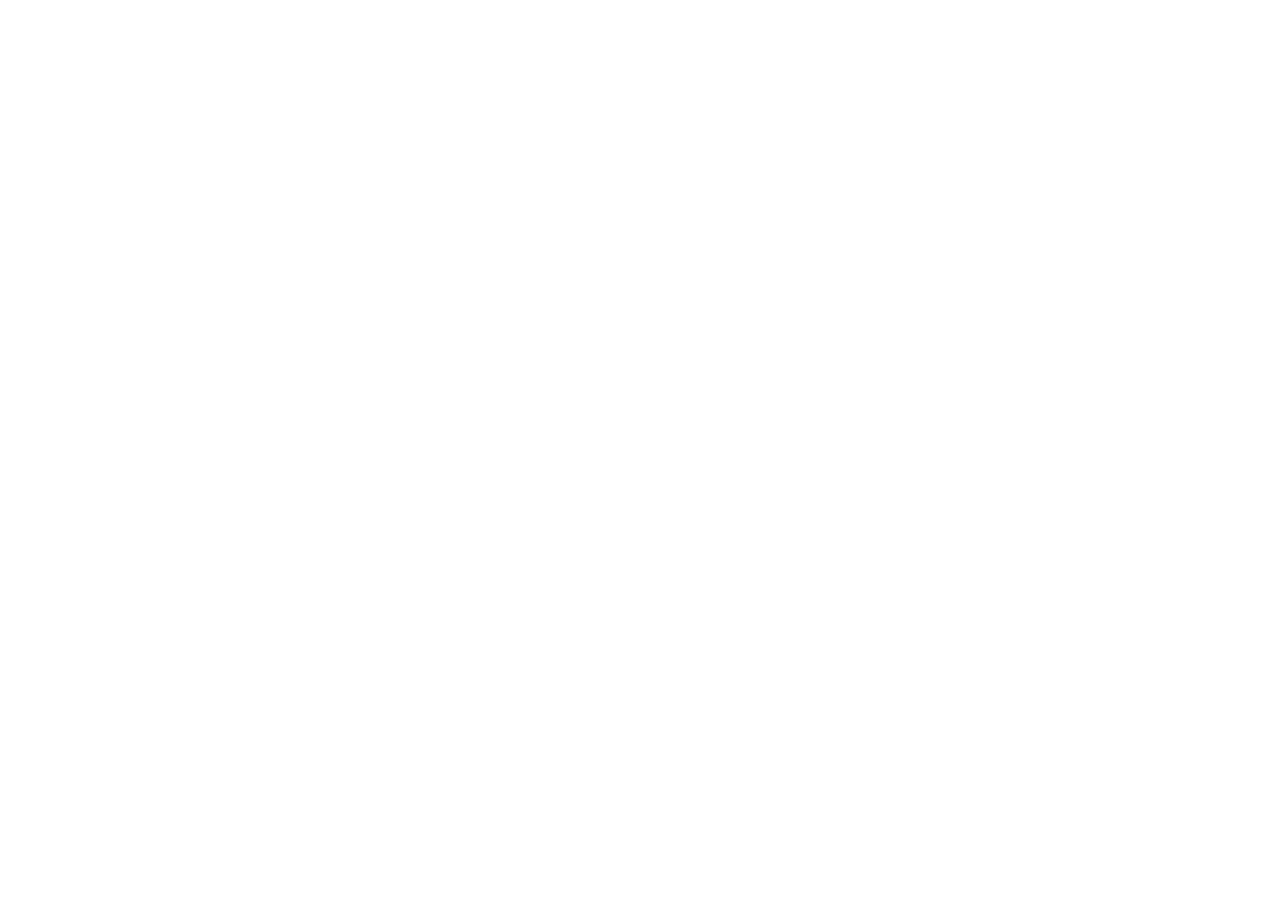
==== job-board/index.html @ d94a9d52 "initla commit" ====
<!DOCTYPE html>
<html lang="en">
   <head>
      <meta charset="UTF-8" />
      <meta name="viewport" content="width=device-width, initial-scale=1.0" />
      <link rel="stylesheet" href="styles/style.css" />
      <title>Template</title>
   </head>
   <body>
      <header></header>
      <main></main>
      <footer></footer>
      <script src="scripts/script.js"></script>
   </body>
</html>
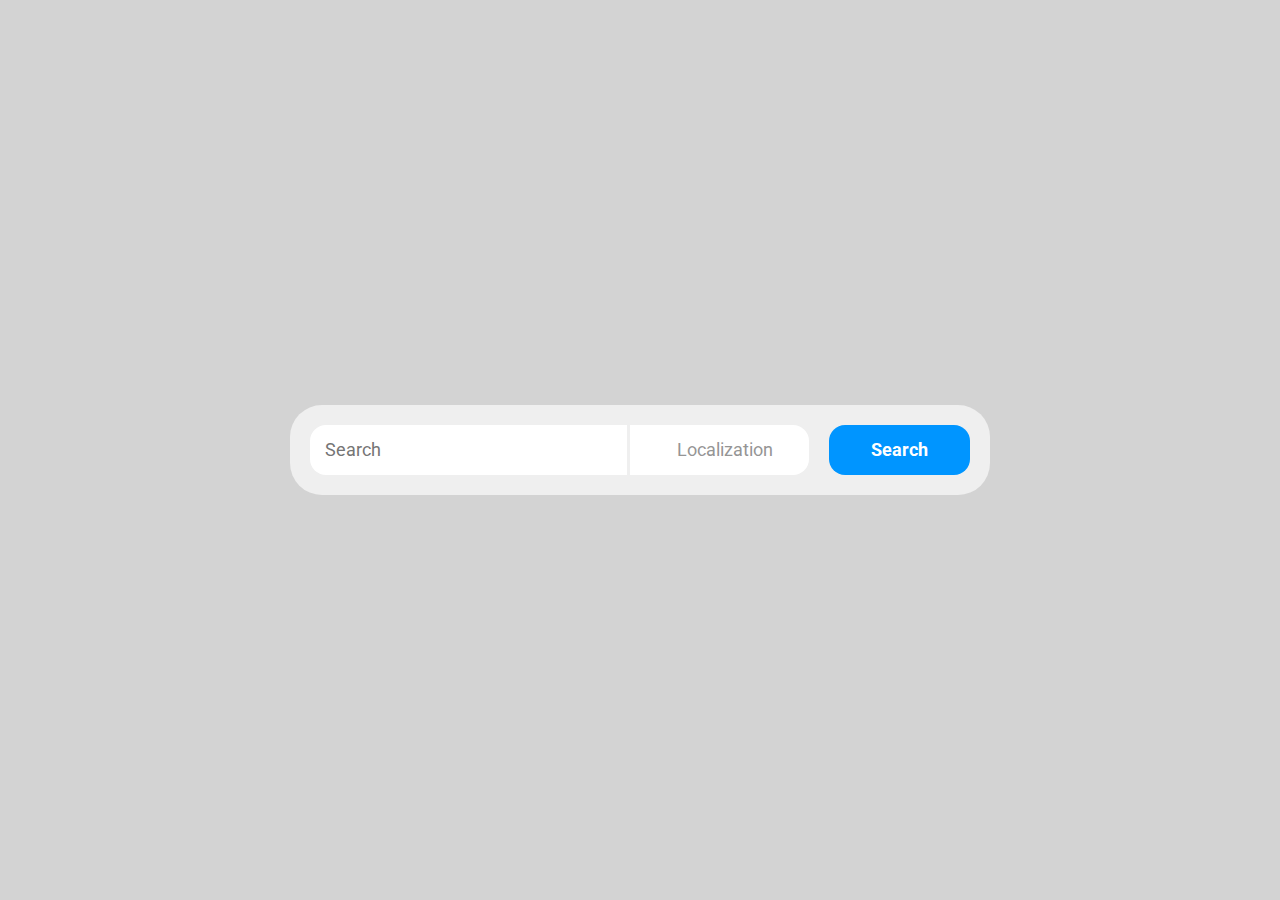
==== commit 3943bc23: "searchbar done" ====
--- a/job-board/index.html
+++ b/job-board/index.html
@@ -3,13 +3,36 @@
    <head>
       <meta charset="UTF-8" />
       <meta name="viewport" content="width=device-width, initial-scale=1.0" />
-      <link rel="stylesheet" href="styles/style.css" />
-      <title>Template</title>
+      <link rel="stylesheet" href="style.css" />
+      <link
+         rel="stylesheet"
+         href="https://cdnjs.cloudflare.com/ajax/libs/font-awesome/6.6.0/css/all.min.css"
+         integrity="sha512-Kc323vGBEqzTmouAECnVceyQqyqdsSiqLQISBL29aUW4U/M7pSPA/gEUZQqv1cwx4OnYxTxve5UMg5GT6L4JJg=="
+         crossorigin="anonymous"
+         referrerpolicy="no-referrer"
+      />
+      <title>Job Board</title>
    </head>
    <body>
-      <header></header>
-      <main></main>
-      <footer></footer>
-      <script src="scripts/script.js"></script>
+      <main>
+         <header>
+            <div class="searchbar">
+               <div class="left">
+                  <i class="fa-solid fa-magnifying-glass"></i>
+                  <input type="search" placeholder="Search" />
+               </div>
+               <div class="right">
+                  <div class="dropdown">
+                     <i class="fa-solid fa-location-dot location"></i>
+                     Localization
+                     <i class="fa-solid fa-chevron-down"></i>
+                  </div>
+               </div>
+            </div>
+            <button class="button">Search</button>
+         </header>
+         <div class="jobs"></div>
+         <div class="job-details"></div>
+      </main>
    </body>
 </html>
--- a/job-board/style.css
+++ b/job-board/style.css
@@ -0,0 +1,93 @@
+@import url("https://fonts.googleapis.com/css2?family=Roboto:ital,wght@0,100;0,300;0,400;0,500;0,700;0,900;1,100;1,300;1,400;1,500;1,700;1,900&display=swap");
+
+:root {
+   --bg-primary: #efefef;
+   --bg-base: #ffffff;
+   --primary: #0095ff;
+   --base: #ffff;
+}
+* {
+   margin: 0;
+   padding: 0;
+   box-sizing: border-box;
+   font-family: "Roboto";
+}
+
+body {
+   width: 100%;
+   height: 100vh;
+   background-color: lightgray;
+   display: flex;
+   align-items: center;
+   justify-content: center;
+}
+
+header {
+   background-color: #efefef;
+   display: flex;
+   align-items: center;
+   justify-content: space-between;
+   gap: 20px;
+   width: 700px;
+   height: 90px;
+   padding: 20px;
+   border-radius: 2rem;
+   font-size: 1.1rem;
+}
+.searchbar {
+   flex-grow: 3;
+   border-radius: 1rem;
+   display: flex;
+   gap: 3px;
+   height: 50px;
+   overflow: hidden;
+   color: #959595;
+}
+.searchbar .left {
+   flex-grow: 3;
+   height: 100%;
+   background: #ffffff;
+   display: flex;
+   align-items: center;
+   gap: 5px;
+   padding: 0 0 0 10px;
+}
+.searchbar .right {
+   flex-grow: 2;
+   height: 100%;
+   background: #ffffff;
+   display: flex;
+   align-items: center;
+   justify-content: center;
+   gap: 1px;
+   padding: 0 0 0 10px;
+}
+.searchbar input {
+   border: none;
+   outline: none;
+   font-size: 1.1rem;
+   color: #535252;
+   height: 100%;
+}
+.searchbar .dropdown {
+   display: flex;
+   align-items: center;
+   justify-content: center;
+   gap: 10px;
+}
+.location {
+   color: #b4b4b4;
+}
+
+.button {
+   flex-grow: 1;
+   height: 50px;
+   outline: none;
+   border: none;
+   padding: 0px 20px;
+   border-radius: 1rem;
+   font-weight: bolder;
+   font-size: 1.1rem;
+   background-color: var(--primary);
+   color: var(--base);
+}
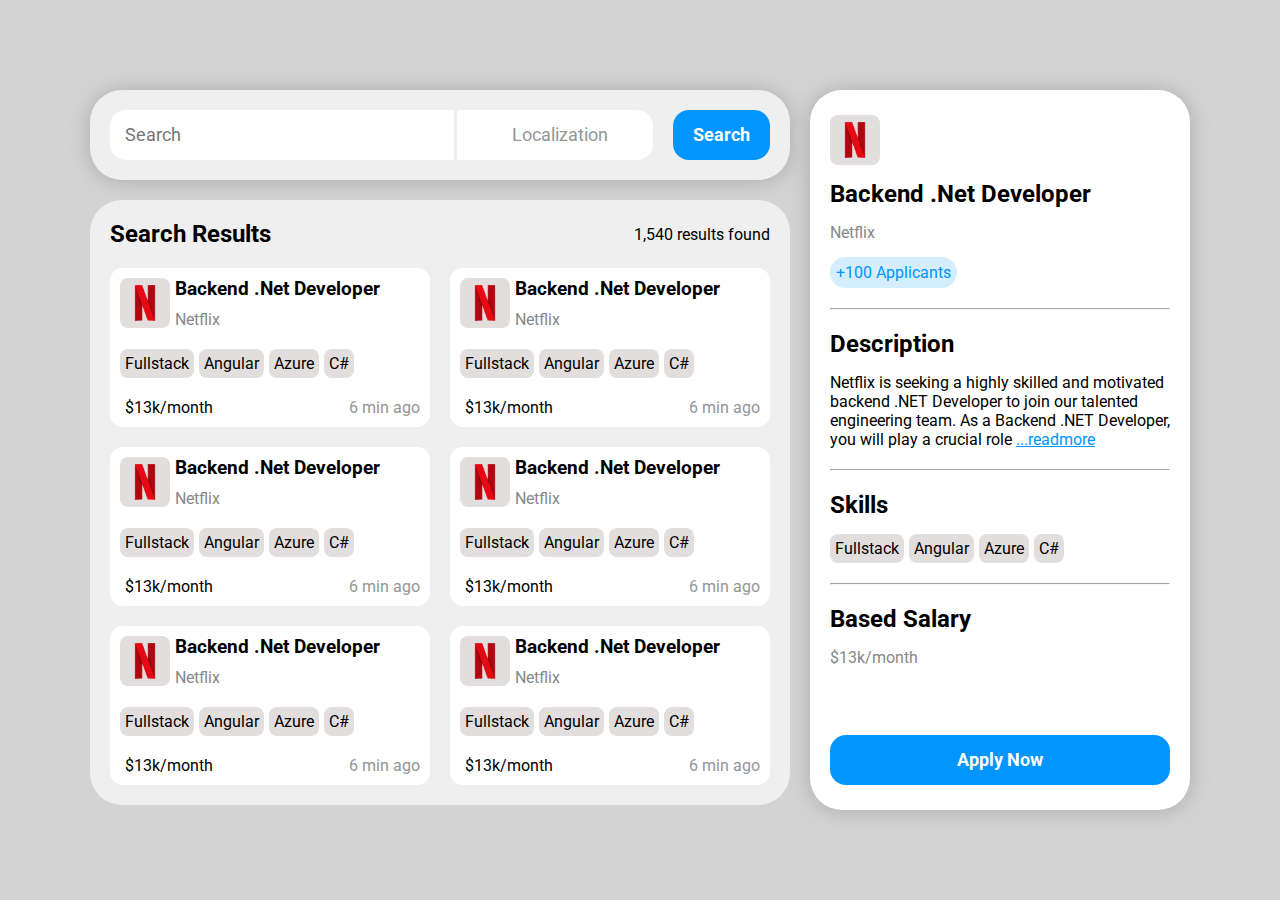
==== commit 96bae24e: "search results done" ====
--- a/job-board/index.html
+++ b/job-board/index.html
@@ -15,24 +15,232 @@
    </head>
    <body>
       <main>
-         <header>
-            <div class="searchbar">
-               <div class="left">
-                  <i class="fa-solid fa-magnifying-glass"></i>
-                  <input type="search" placeholder="Search" />
-               </div>
-               <div class="right">
-                  <div class="dropdown">
-                     <i class="fa-solid fa-location-dot location"></i>
-                     Localization
-                     <i class="fa-solid fa-chevron-down"></i>
+         <div class="search-results">
+            <header>
+               <div class="searchbar">
+                  <div class="left">
+                     <i class="fa-solid fa-magnifying-glass"></i>
+                     <input type="search" placeholder="Search" />
+                  </div>
+                  <div class="right">
+                     <div class="dropdown">
+                        <i class="fa-solid fa-location-dot location"></i>
+                        Localization
+                        <i class="fa-solid fa-chevron-down"></i>
+                     </div>
+                  </div>
+               </div>
+               <button class="button">Search</button>
+            </header>
+            <div class="results">
+               <div class="header">
+                  <h2>Search Results</h2>
+                  <p>1,540 results found</p>
+               </div>
+               <div class="jobs">
+                  <div class="job">
+                     <div class="top">
+                        <div class="company-logo">
+                           <img src="assets/Netflix_Symbol_RGB.png" alt="" />
+                        </div>
+                        <div class="job-title">
+                           <h3>Backend .Net Developer</h3>
+                           <p class="light">Netflix</p>
+                        </div>
+                     </div>
+                     <div class="skills">
+                        <ul>
+                           <li>Fullstack</li>
+                           <li>Angular</li>
+                           <li>Azure</li>
+                           <li>C#</li>
+                        </ul>
+                     </div>
+                     <div class="bottom">
+                        <p class="salary">
+                           <span
+                              ><i class="fa-regular fa-money-bill-1"></i></span
+                           >$13k/month
+                        </p>
+                        <p>6 min ago</p>
+                     </div>
+                  </div>
+                  <div class="job">
+                     <div class="top">
+                        <div class="company-logo">
+                           <img src="assets/Netflix_Symbol_RGB.png" alt="" />
+                        </div>
+                        <div class="job-title">
+                           <h3>Backend .Net Developer</h3>
+                           <p class="light">Netflix</p>
+                        </div>
+                     </div>
+                     <div class="skills">
+                        <ul>
+                           <li>Fullstack</li>
+                           <li>Angular</li>
+                           <li>Azure</li>
+                           <li>C#</li>
+                        </ul>
+                     </div>
+                     <div class="bottom">
+                        <p class="salary">
+                           <span
+                              ><i class="fa-regular fa-money-bill-1"></i></span
+                           >$13k/month
+                        </p>
+                        <p>6 min ago</p>
+                     </div>
+                  </div>
+                  <div class="job">
+                     <div class="top">
+                        <div class="company-logo">
+                           <img src="assets/Netflix_Symbol_RGB.png" alt="" />
+                        </div>
+                        <div class="job-title">
+                           <h3>Backend .Net Developer</h3>
+                           <p class="light">Netflix</p>
+                        </div>
+                     </div>
+                     <div class="skills">
+                        <ul>
+                           <li>Fullstack</li>
+                           <li>Angular</li>
+                           <li>Azure</li>
+                           <li>C#</li>
+                        </ul>
+                     </div>
+                     <div class="bottom">
+                        <p class="salary">
+                           <span
+                              ><i class="fa-regular fa-money-bill-1"></i></span
+                           >$13k/month
+                        </p>
+                        <p>6 min ago</p>
+                     </div>
+                  </div>
+                  <div class="job">
+                     <div class="top">
+                        <div class="company-logo">
+                           <img src="assets/Netflix_Symbol_RGB.png" alt="" />
+                        </div>
+                        <div class="job-title">
+                           <h3>Backend .Net Developer</h3>
+                           <p class="light">Netflix</p>
+                        </div>
+                     </div>
+                     <div class="skills">
+                        <ul>
+                           <li>Fullstack</li>
+                           <li>Angular</li>
+                           <li>Azure</li>
+                           <li>C#</li>
+                        </ul>
+                     </div>
+                     <div class="bottom">
+                        <p class="salary">
+                           <span
+                              ><i class="fa-regular fa-money-bill-1"></i></span
+                           >$13k/month
+                        </p>
+                        <p>6 min ago</p>
+                     </div>
+                  </div>
+                  <div class="job">
+                     <div class="top">
+                        <div class="company-logo">
+                           <img src="assets/Netflix_Symbol_RGB.png" alt="" />
+                        </div>
+                        <div class="job-title">
+                           <h3>Backend .Net Developer</h3>
+                           <p class="light">Netflix</p>
+                        </div>
+                     </div>
+                     <div class="skills">
+                        <ul>
+                           <li>Fullstack</li>
+                           <li>Angular</li>
+                           <li>Azure</li>
+                           <li>C#</li>
+                        </ul>
+                     </div>
+                     <div class="bottom">
+                        <p class="salary">
+                           <span
+                              ><i class="fa-regular fa-money-bill-1"></i></span
+                           >$13k/month
+                        </p>
+                        <p>6 min ago</p>
+                     </div>
+                  </div>
+                  <div class="job">
+                     <div class="top">
+                        <div class="company-logo">
+                           <img src="assets/Netflix_Symbol_RGB.png" alt="" />
+                        </div>
+                        <div class="job-title">
+                           <h3>Backend .Net Developer</h3>
+                           <p class="light">Netflix</p>
+                        </div>
+                     </div>
+                     <div class="skills">
+                        <ul>
+                           <li>Fullstack</li>
+                           <li>Angular</li>
+                           <li>Azure</li>
+                           <li>C#</li>
+                        </ul>
+                     </div>
+                     <div class="bottom">
+                        <p class="salary">
+                           <span
+                              ><i class="fa-regular fa-money-bill-1"></i></span
+                           >$13k/month
+                        </p>
+                        <p>6 min ago</p>
+                     </div>
                   </div>
                </div>
             </div>
-            <button class="button">Search</button>
-         </header>
-         <div class="jobs"></div>
-         <div class="job-details"></div>
+         </div>
+         <div class="job-details">
+            <section class="company company-jobtitle">
+               <div class="company-logo">
+                  <img src="assets/Netflix_Symbol_RGB.png" alt="" />
+               </div>
+               <h2>Backend .Net Developer</h2>
+               <p class="light">Netflix</p>
+               <p class="job-applicants">+100 Applicants</p>
+            </section>
+            <hr />
+            <section class="company company-info">
+               <h2>Description</h2>
+               <p>
+                  Netflix is seeking a highly skilled and motivated backend .NET
+                  Developer to join our talented engineering team. As a Backend
+                  .NET Developer, you will play a crucial role
+                  <span>...readmore</span>
+               </p>
+            </section>
+            <hr />
+            <section class="company company-skillsreq">
+               <h2>Skills</h2>
+               <div class="skills">
+                  <ul>
+                     <li>Fullstack</li>
+                     <li>Angular</li>
+                     <li>Azure</li>
+                     <li>C#</li>
+                  </ul>
+               </div>
+            </section>
+            <hr />
+            <section class="company company-basesalary">
+               <h2>Based Salary</h2>
+               <p class="salary light">$13k/month</p>
+            </section>
+            <button class="button">Apply Now</button>
+         </div>
       </main>
    </body>
 </html>
--- a/job-board/style.css
+++ b/job-board/style.css
@@ -2,9 +2,13 @@
 
 :root {
    --bg-primary: #efefef;
+   --bg-primary-heavy: #e2dede;
    --bg-base: #ffffff;
    --primary: #0095ff;
+   --secondary: #888888;
    --base: #ffff;
+   --r-default: 2rem;
+   --shadow: 0px 1px 20px #aaa;
 }
 * {
    margin: 0;
@@ -12,16 +16,30 @@
    box-sizing: border-box;
    font-family: "Roboto";
 }
-
+hr {
+   border-color: #fafafa;
+   color: #ffffff;
+   background-color: #ffffff;
+}
 body {
    width: 100%;
    height: 100vh;
    background-color: lightgray;
+   overflow-y: scroll;
    display: flex;
    align-items: center;
    justify-content: center;
 }
-
+main {
+   display: flex;
+   gap: 20px;
+   padding: 10px;
+}
+.search-results {
+   display: flex;
+   flex-direction: column;
+   gap: 20px;
+}
 header {
    background-color: #efefef;
    display: flex;
@@ -33,6 +51,7 @@
    padding: 20px;
    border-radius: 2rem;
    font-size: 1.1rem;
+   box-shadow: var(--shadow);
 }
 .searchbar {
    flex-grow: 3;
@@ -75,12 +94,15 @@
    justify-content: center;
    gap: 10px;
 }
+.searchbar .dropdown:hover {
+   cursor: pointer;
+   color: #535353;
+}
 .location {
    color: #b4b4b4;
 }
 
 .button {
-   flex-grow: 1;
    height: 50px;
    outline: none;
    border: none;
@@ -91,3 +113,135 @@
    background-color: var(--primary);
    color: var(--base);
 }
+.button:hover {
+   cursor: pointer;
+   background-color: #007cd4;
+}
+.button:active {
+   background-color: #005999;
+}
+.searchbar .button {
+   flex-grow: 1;
+}
+
+/*---------------------------Job Details---------------------------*/
+
+.job-details {
+   width: 380px;
+   background-color: var(--bg-base);
+   height: 720px;
+   border-radius: var(--r-default);
+   padding: 25px 20px;
+   display: flex;
+   flex-direction: column;
+   box-shadow: var(--shadow);
+}
+.company {
+   display: flex;
+   flex-direction: column;
+   gap: 15px;
+   padding: 20px 0px;
+}
+.company-jobtitle {
+   padding-top: 0 !important;
+}
+.company-jobtitle .job-applicants {
+   color: var(--primary);
+   background-color: #d5eeff;
+   border-radius: var(--r-default);
+   width: fit-content;
+   padding: 6px;
+}
+.company-logo {
+   width: 50px;
+   height: 50px;
+   padding: 5px;
+   border-radius: 0.5rem;
+   background-color: var(--bg-primary-heavy);
+}
+.company-logo img {
+   width: 100%;
+   height: 100%;
+   object-fit: cover;
+}
+
+.company-info span {
+   text-decoration: underline;
+   color: var(--primary);
+}
+.company-info span:hover {
+   cursor: pointer;
+   color: #005999;
+}
+.skills li {
+   background-color: var(--bg-primary-heavy);
+   padding: 5px;
+   border-radius: 0.5rem;
+}
+.skills:hover {
+   cursor: pointer;
+}
+.skills ul {
+   list-style: none;
+   display: flex;
+   gap: 5px;
+}
+.company-basesalary {
+   flex-grow: 3;
+}
+.light {
+   color: var(--secondary);
+}
+
+/*---------------------------Jobs---------------------------*/
+.results {
+   padding: 20px;
+   background-color: var(--bg-primary);
+   width: 700px;
+   border-radius: var(--r-default);
+   display: flex;
+   flex-direction: column;
+   gap: 20px;
+}
+.results .header {
+   display: flex;
+   align-items: center;
+   justify-content: space-between;
+}
+.jobs {
+   display: grid;
+   grid-template-columns: 1fr 1fr;
+   gap: 20px;
+}
+.job {
+   background-color: var(--bg-base);
+   border-radius: 0.8rem;
+   display: flex;
+   flex-direction: column;
+   gap: 20px;
+   padding: 10px;
+}
+.job .top {
+   display: flex;
+   gap: 5px;
+}
+.job .top .job-title {
+   display: flex;
+   flex-direction: column;
+   gap: 10px;
+}
+.job .bottom {
+   display: flex;
+   justify-content: space-between;
+}
+.job .bottom p {
+   color: #959595;
+}
+.job .bottom .salary {
+   color: inherit;
+   display: flex;
+   gap: 5px;
+}
+.job .bottom span {
+   color: var(--primary);
+}
